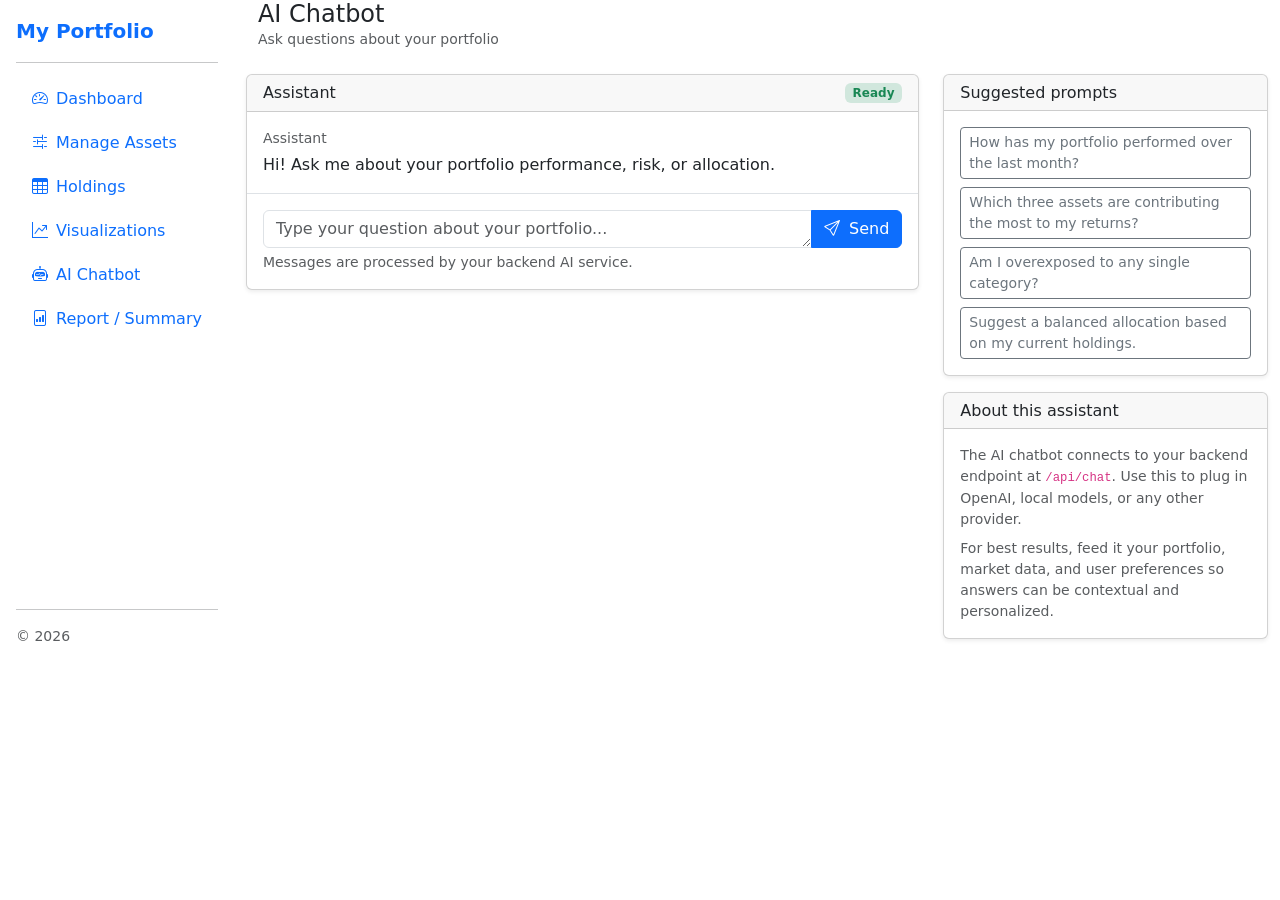
==== src/main/resources/static/chatbot.html @ f01f1035 "Added CRUD Operations" ====
<!doctype html>
<html lang="en">
<head>
  <meta charset="utf-8" />
  <title>AI Chatbot</title>
  <meta name="viewport" content="width=device-width, initial-scale=1" />

  <link
    href="https://cdn.jsdelivr.net/npm/bootstrap@5.3.3/dist/css/bootstrap.min.css"
    rel="stylesheet"
  />
  <link
    rel="stylesheet"
    href="https://cdn.jsdelivr.net/npm/bootstrap-icons@1.11.3/font/bootstrap-icons.css"
  />
  <link rel="stylesheet" href="assets/css/styles.css" />
</head>
<body data-page="chatbot">
  <div class="d-flex">
    <!-- Sidebar -->
    <nav id="sidebar" class="sidebar d-flex flex-column flex-shrink-0 p-3">
      <a href="index.html" class="sidebar-brand d-flex align-items-center mb-3 mb-md-0 me-md-auto text-decoration-none">
        <span class="fs-5 fw-bold">My Portfolio</span>
      </a>
      <hr />
      <ul class="nav nav-pills flex-column mb-auto gap-1">
        <li class="nav-item">
          <a href="index.html" class="nav-link d-flex align-items-center">
            <i class="bi bi-speedometer2 me-2"></i> Dashboard
          </a>
        </li>
        <li>
          <a href="manage-assets.html" class="nav-link d-flex align-items-center">
            <i class="bi bi-sliders2 me-2"></i> Manage Assets
          </a>
        </li>
        <li>
          <a href="holdings.html" class="nav-link d-flex align-items-center">
            <i class="bi bi-table me-2"></i> Holdings
          </a>
        </li>
        <li>
          <a href="charts.html" class="nav-link d-flex align-items-center">
            <i class="bi bi-graph-up-arrow me-2"></i> Visualizations
          </a>
        </li>
        <li>
          <a href="chatbot.html" class="nav-link d-flex align-items-center">
            <i class="bi bi-robot me-2"></i> AI Chatbot
          </a>
        </li>
        <li>
          <a href="report.html" class="nav-link d-flex align-items-center">
            <i class="bi bi-file-bar-graph me-2"></i> Report / Summary
          </a>
        </li>
      </ul>
      <hr />
      <div class="sidebar-footer small">
        <span class="text-muted">© 2026</span>
      </div>
    </nav>

    <!-- Main content -->
    <main class="main-content flex-grow-1">
      <header class="topbar d-flex align-items-center justify-content-between px-3 px-md-4">
        <div>
          <h1 class="h4 mb-0">AI Chatbot</h1>
          <p class="text-muted small mb-0">Ask questions about your portfolio</p>
        </div>
      </header>

      <div class="container-fluid py-4">
        <div class="row g-4">
          <div class="col-12 col-lg-8">
            <div class="card shadow-sm chatbot-card">
              <div class="card-header d-flex justify-content-between align-items-center">
                <h2 class="card-title h6 mb-0">Assistant</h2>
                <span class="badge bg-success-subtle text-success small" id="chat-status">Ready</span>
              </div>
              <div class="card-body d-flex flex-column p-0">
                <div id="chat-messages" class="chat-messages flex-grow-1 p-3">
                  <!-- Messages will be appended here -->
                  <div class="chat-message system">
                    <div class="small text-muted mb-1">Assistant</div>
                    <div class="chat-bubble">
                      Hi! Ask me about your portfolio performance, risk, or allocation.
                    </div>
                  </div>
                </div>
                <form id="chat-form" class="chat-input border-top p-2 p-md-3">
                  <div class="input-group">
                    <textarea
                      id="chat-input"
                      class="form-control"
                      rows="1"
                      placeholder="Type your question about your portfolio..."
                      required
                    ></textarea>
                    <button type="submit" class="btn btn-primary" id="chat-send-btn">
                      <i class="bi bi-send me-1"></i>
                      Send
                    </button>
                  </div>
                  <div class="form-text small mt-1">
                    <!-- BACKEND INTEGRATION NOTE:
                         Chat requests are sent to /api/chat via API.sendChatMessage()
                         with payload: { message: string } and expect { reply: string }. -->
                    Messages are processed by your backend AI service.
                  </div>
                </form>
              </div>
            </div>
          </div>

          <div class="col-12 col-lg-4">
            <div class="card shadow-sm mb-3">
              <div class="card-header">
                <h2 class="card-title h6 mb-0">Suggested prompts</h2>
              </div>
              <div class="card-body">
                <ul class="list-unstyled small mb-0" id="chat-suggestions">
                  <li class="mb-2">
                    <button class="btn btn-outline-secondary btn-sm w-100 text-start chat-suggestion">
                      How has my portfolio performed over the last month?
                    </button>
                  </li>
                  <li class="mb-2">
                    <button class="btn btn-outline-secondary btn-sm w-100 text-start chat-suggestion">
                      Which three assets are contributing the most to my returns?
                    </button>
                  </li>
                  <li class="mb-2">
                    <button class="btn btn-outline-secondary btn-sm w-100 text-start chat-suggestion">
                      Am I overexposed to any single category?
                    </button>
                  </li>
                  <li>
                    <button class="btn btn-outline-secondary btn-sm w-100 text-start chat-suggestion">
                      Suggest a balanced allocation based on my current holdings.
                    </button>
                  </li>
                </ul>
              </div>
            </div>

            <div class="card shadow-sm">
              <div class="card-header">
                <h2 class="card-title h6 mb-0">About this assistant</h2>
              </div>
              <div class="card-body small text-muted">
                <p class="mb-2">
                  The AI chatbot connects to your backend endpoint at
                  <code>/api/chat</code>. Use this to plug in OpenAI, local models,
                  or any other provider.
                </p>
                <p class="mb-0">
                  For best results, feed it your portfolio, market data, and user
                  preferences so answers can be contextual and personalized.
                </p>
              </div>
            </div>
          </div>
        </div>
      </div>
    </main>
  </div>

  <script src="https://cdn.jsdelivr.net/npm/bootstrap@5.3.3/dist/js/bootstrap.bundle.min.js"></script>
  <script src="assets/js/api.js"></script>
  <script src="assets/js/app.js"></script>
</body>
</html>
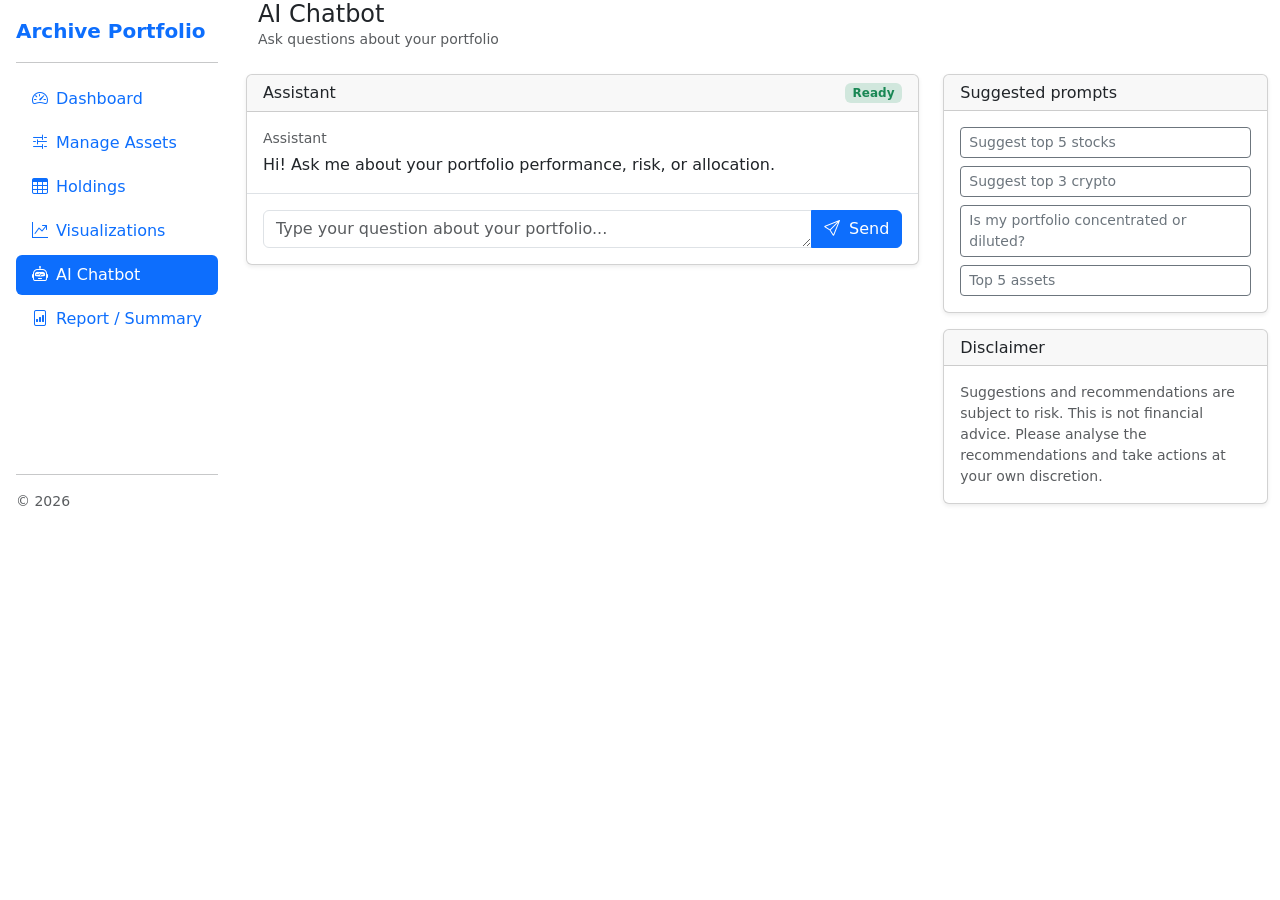
==== commit 3f26788f: "Temp" ====
--- a/src/main/resources/static/chatbot.html
+++ b/src/main/resources/static/chatbot.html
@@ -13,14 +13,14 @@
     rel="stylesheet"
     href="https://cdn.jsdelivr.net/npm/bootstrap-icons@1.11.3/font/bootstrap-icons.css"
   />
-  <link rel="stylesheet" href="assets/css/styles.css" />
+  <link rel="stylesheet" href="styles.css" />
 </head>
 <body data-page="chatbot">
   <div class="d-flex">
     <!-- Sidebar -->
     <nav id="sidebar" class="sidebar d-flex flex-column flex-shrink-0 p-3">
       <a href="index.html" class="sidebar-brand d-flex align-items-center mb-3 mb-md-0 me-md-auto text-decoration-none">
-        <span class="fs-5 fw-bold">My Portfolio</span>
+        <span class="fs-5 fw-bold">Archive Portfolio</span>
       </a>
       <hr />
       <ul class="nav nav-pills flex-column mb-auto gap-1">
@@ -102,12 +102,6 @@
                       Send
                     </button>
                   </div>
-                  <div class="form-text small mt-1">
-                    <!-- BACKEND INTEGRATION NOTE:
-                         Chat requests are sent to /api/chat via API.sendChatMessage()
-                         with payload: { message: string } and expect { reply: string }. -->
-                    Messages are processed by your backend AI service.
-                  </div>
                 </form>
               </div>
             </div>
@@ -122,22 +116,22 @@
                 <ul class="list-unstyled small mb-0" id="chat-suggestions">
                   <li class="mb-2">
                     <button class="btn btn-outline-secondary btn-sm w-100 text-start chat-suggestion">
-                      How has my portfolio performed over the last month?
+                      Suggest top 5 stocks
                     </button>
                   </li>
                   <li class="mb-2">
                     <button class="btn btn-outline-secondary btn-sm w-100 text-start chat-suggestion">
-                      Which three assets are contributing the most to my returns?
+                      Suggest top 3 crypto
                     </button>
                   </li>
                   <li class="mb-2">
                     <button class="btn btn-outline-secondary btn-sm w-100 text-start chat-suggestion">
-                      Am I overexposed to any single category?
+                      Is my portfolio concentrated or diluted?
                     </button>
                   </li>
                   <li>
                     <button class="btn btn-outline-secondary btn-sm w-100 text-start chat-suggestion">
-                      Suggest a balanced allocation based on my current holdings.
+                      Top 5 assets
                     </button>
                   </li>
                 </ul>
@@ -146,17 +140,11 @@
 
             <div class="card shadow-sm">
               <div class="card-header">
-                <h2 class="card-title h6 mb-0">About this assistant</h2>
+                <h2 class="card-title h6 mb-0">Disclaimer</h2>
               </div>
               <div class="card-body small text-muted">
-                <p class="mb-2">
-                  The AI chatbot connects to your backend endpoint at
-                  <code>/api/chat</code>. Use this to plug in OpenAI, local models,
-                  or any other provider.
-                </p>
                 <p class="mb-0">
-                  For best results, feed it your portfolio, market data, and user
-                  preferences so answers can be contextual and personalized.
+                  Suggestions and recommendations are subject to risk. This is not financial advice. Please analyse the recommendations and take actions at your own discretion.
                 </p>
               </div>
             </div>
@@ -167,7 +155,7 @@
   </div>
 
   <script src="https://cdn.jsdelivr.net/npm/bootstrap@5.3.3/dist/js/bootstrap.bundle.min.js"></script>
-  <script src="assets/js/api.js"></script>
-  <script src="assets/js/app.js"></script>
+  <script src="api.js"></script>
+  <script src="app.js"></script>
 </body>
 </html>
